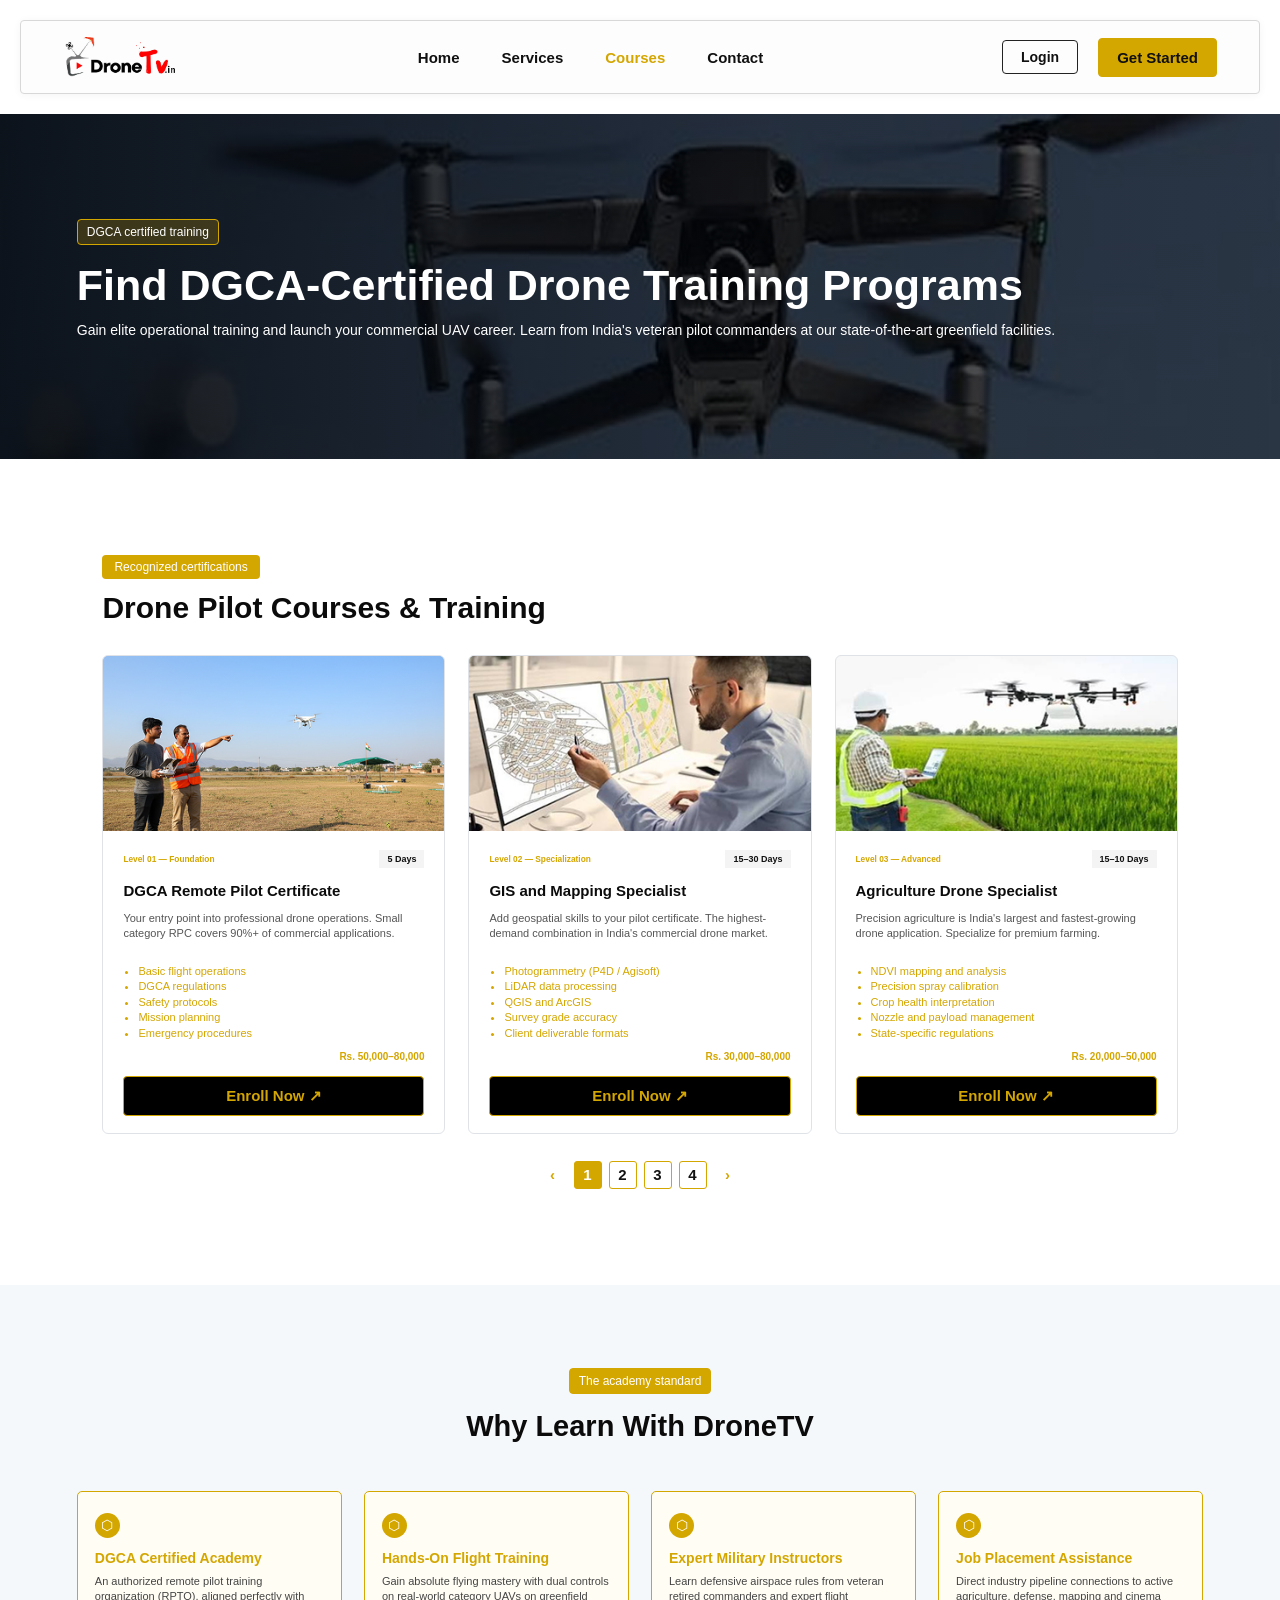
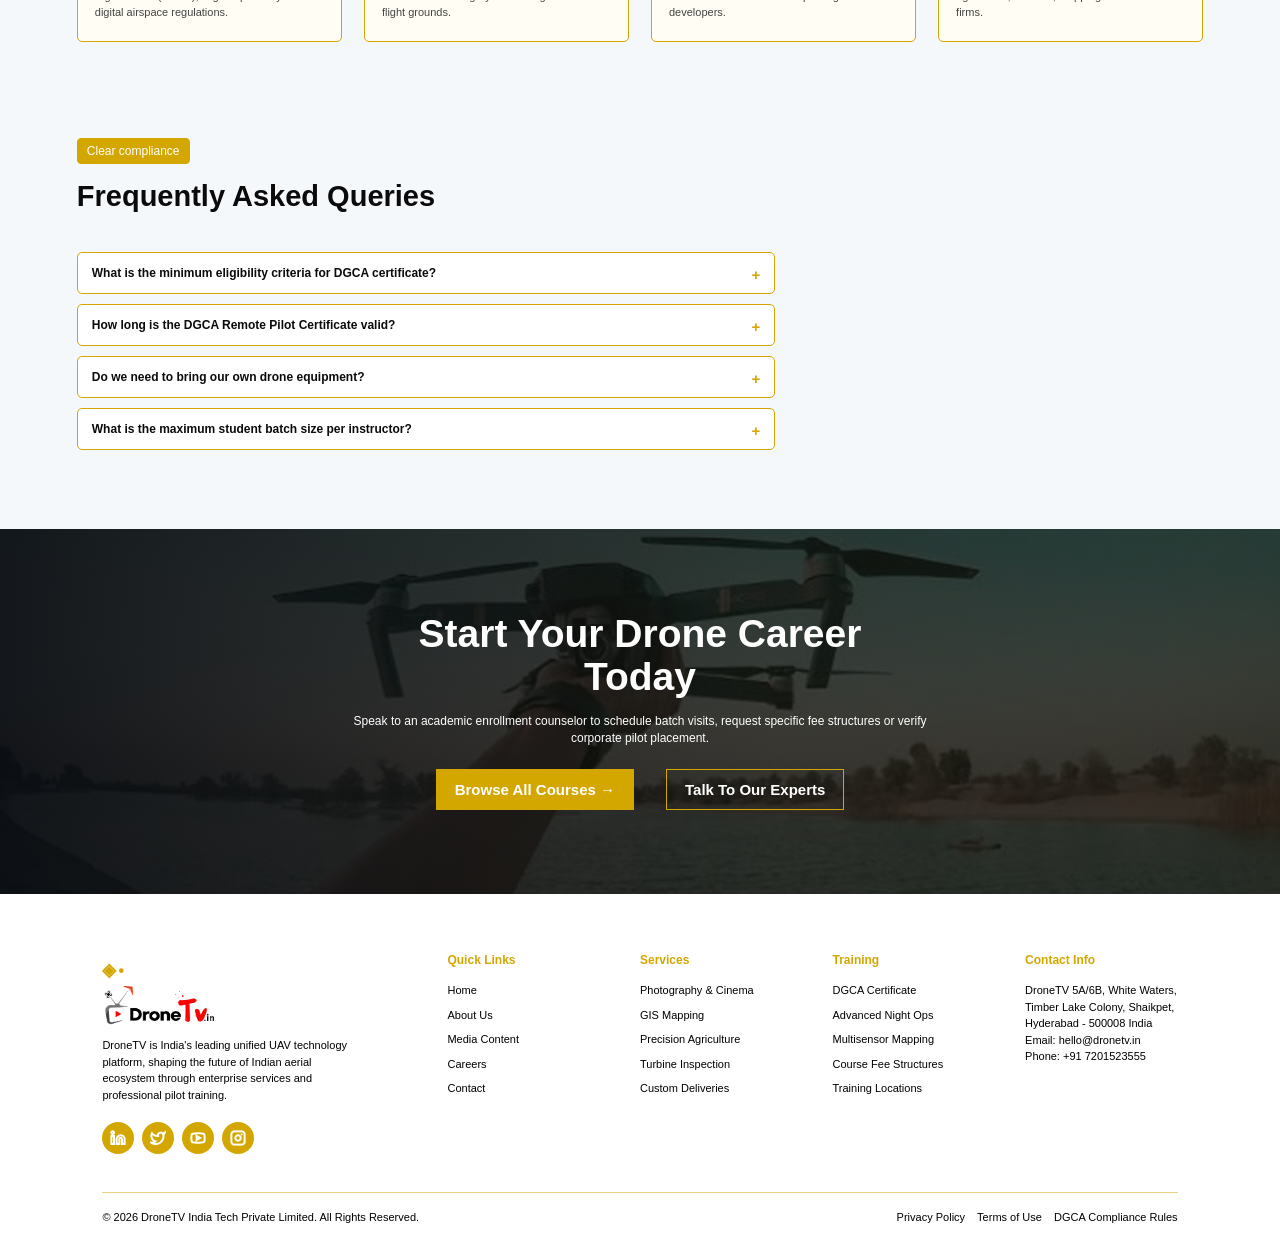
==== courses.html @ 6154a48e "all" ====
<!doctype html>
<html lang="en">
<head>
  <meta charset="utf-8">
  <meta name="viewport" content="width=device-width, initial-scale=1">
  <title>DroneTV | Courses &amp; Training</title>
  <link rel="stylesheet" href="css/style.css">
</head>
<body class="courses-page">
  <header class="site-header">
    <a class="brand" href="index.html#top" aria-label="DroneTV home"><img class="logo-image" src="image/logo.png" alt="DroneTV"></a>
    <nav class="main-nav" aria-label="Main navigation"><a href="index.html#top">Home</a><a href="services.html">Services</a><a class="active" href="courses.html">Courses</a><a href="index.html#contact">Contact</a></nav>
    <div class="header-actions"><a class="login" href="login.html">Login</a><a class="button button-small" href="index.html#contact">Get Started</a></div>
  </header>
  <main>
    <section class="courses-hero"><img src="image/course/course_hero.png" alt="" class="courses-hero-image"><div class="hero-shade"></div><div class="courses-hero-content"><p class="eyebrow inverse">DGCA certified training</p><h1>Find DGCA-Certified Drone Training Programs</h1><p>Gain elite operational training and launch your commercial UAV career. Learn from India's veteran pilot commanders at our state-of-the-art greenfield facilities.</p></div></section>

    <section class="course-directory section"><p class="eyebrow">Recognized certifications</p><h2>Drone Pilot Courses &amp; Training</h2><div class="course-directory-grid">
      <article class="training-card"><img src="image/training/training1.png" alt=""><div class="training-card-body"><div class="course-meta"><small>Level 01 — Foundation</small><b>5 Days</b></div><h3>DGCA Remote Pilot Certificate</h3><p>Your entry point into professional drone operations. Small category RPC covers 90%+ of commercial applications.</p><ul><li>Basic flight operations</li><li>DGCA regulations</li><li>Safety protocols</li><li>Mission planning</li><li>Emergency procedures</li></ul><strong>Rs. 50,000–80,000</strong><a class="button button-black" href="index.html#contact">Enroll Now ↗</a></div></article>
      <article class="training-card"><img src="image/training/training2.png" alt=""><div class="training-card-body"><div class="course-meta"><small>Level 02 — Specialization</small><b>15–30 Days</b></div><h3>GIS and Mapping Specialist</h3><p>Add geospatial skills to your pilot certificate. The highest-demand combination in India's commercial drone market.</p><ul><li>Photogrammetry (P4D / Agisoft)</li><li>LiDAR data processing</li><li>QGIS and ArcGIS</li><li>Survey grade accuracy</li><li>Client deliverable formats</li></ul><strong>Rs. 30,000–80,000</strong><a class="button button-black" href="index.html#contact">Enroll Now ↗</a></div></article>
      <article class="training-card"><img src="image/training/training3.png" alt=""><div class="training-card-body"><div class="course-meta"><small>Level 03 — Advanced</small><b>15–10 Days</b></div><h3>Agriculture Drone Specialist</h3><p>Precision agriculture is India's largest and fastest-growing drone application. Specialize for premium farming.</p><ul><li>NDVI mapping and analysis</li><li>Precision spray calibration</li><li>Crop health interpretation</li><li>Nozzle and payload management</li><li>State-specific regulations</li></ul><strong>Rs. 20,000–50,000</strong><a class="button button-black" href="index.html#contact">Enroll Now ↗</a></div></article>
    </div><div class="pagination"><button>‹</button><button class="active">1</button><button>2</button><button>3</button><button>4</button><button>›</button></div></section>

    <section class="academy-section"><div class="academy-heading"><p class="eyebrow inverse2">The academy standard</p><h2>Why Learn With DroneTV</h2></div><div class="academy-grid"><article><span>⬡</span><h3>DGCA Certified Academy</h3><p>An authorized remote pilot training organization (RPTO), aligned perfectly with digital airspace regulations.</p></article><article><span>⬡</span><h3>Hands-On Flight Training</h3><p>Gain absolute flying mastery with dual controls on real-world category UAVs on greenfield flight grounds.</p></article><article><span>⬡</span><h3>Expert Military Instructors</h3><p>Learn defensive airspace rules from veteran retired commanders and expert flight developers.</p></article><article><span>⬡</span><h3>Job Placement Assistance</h3><p>Direct industry pipeline connections to active agriculture, defense, mapping and cinema firms.</p></article></div></section>

    <section class="faq-section"><p class="eyebrow inverse2">Clear compliance</p><h2>Frequently Asked Queries</h2><div class="faq-list"><details><summary>What is the minimum eligibility criteria for DGCA certificate?</summary><p>Applicants should meet the current DGCA age, education, and medical requirements for the selected remote pilot category.</p></details><details><summary>How long is the DGCA Remote Pilot Certificate valid?</summary><p>The certificate remains valid according to current DGCA regulations and the conditions attached to your operating category.</p></details><details><summary>Do we need to bring our own drone equipment?</summary><p>No. Training equipment and aircraft are provided at the academy for practical flight sessions.</p></details><details><summary>What is the maximum student batch size per instructor?</summary><p>Small practical batches keep instructor attention focused and provide meaningful hands-on flight time.</p></details></div></section>

    <section class="career-cta"><img src="image/course/course_cta.png" alt="" class="career-cta-image"><div class="cta-shade"></div>
        <div class="career-cta-content"><h2>Start Your Drone Career<br>Today</h2><p>Speak to an academic enrollment counselor to schedule batch visits, request specific fee structures or verify corporate pilot placement.</p>   
        <div class="cta-actions">
            <a class="button" href="mailto:hello@dronetv.in">Browse All Courses <b>→</b></a>
            <a class="button button-outline" href="mailto:hello@dronetv.in">Talk To Our Experts </a>
        </div>
        </div>
    </section>
  </main>
  <footer class="site-footer"><div class="footer-main"><div class="footer-brand"><a class="brand" href="index.html#top"><span class="brand-mark">◈</span>Drone<span>TV</span><i>•</i></a><p>DroneTV is India's leading unified UAV technology platform, shaping the future of Indian aerial ecosystem through enterprise services and professional pilot training.</p><div class="socials"><a href="index.html#contact">in</a><a href="index.html#contact">✓</a><a href="index.html#contact">◎</a><a href="index.html#contact">◉</a></div></div><div><h4>Quick Links</h4><a href="index.html#top">Home</a><a href="index.html#services">About Us</a><a href="index.html#courses">Media Content</a><a href="index.html#contact">Careers</a><a href="index.html#contact">Contact</a></div><div><h4>Services</h4><a href="services.html">Photography &amp; Cinema</a><a href="services.html">GIS Mapping</a><a href="services.html">Precision Agriculture</a><a href="services.html">Turbine Inspection</a><a href="services.html">Custom Deliveries</a></div><div><h4>Training</h4><a href="#courses">DGCA Certificate</a><a href="#courses">Advanced Night Ops</a><a href="#courses">Multisensor Mapping</a><a href="#courses">Course Fee Structures</a><a href="#courses">Training Locations</a></div><div><h4>Contact Info</h4><p>DroneTV 5A/6B, White Waters,<br>Timber Lake Colony, Shaikpet,<br>Hyderabad - 500008 India<br>Email: hello@dronetv.in<br>Phone: +91 7201523555</p></div></div><div class="footer-bottom"><span>© 2026 DroneTV India Tech Private Limited. All Rights Reserved.</span><span>Privacy Policy &nbsp;&nbsp; Terms of Use &nbsp;&nbsp; DGCA Compliance Rules</span></div></footer>
</body>
</html>
---- css/style.css ----
﻿button,
.button {
  font-size:15px !important;
  font-weight:600 !important;
}

 .logo-image {
  display:block;
  width:116px;
  height:42px;
  object-fit:contain;
  object-position:left center;
  color:transparent
}
.login-brand .logo-image {
  width:145px;
  height:58px
}
.dashboard-sidebar .login-brand,.footer-brand .brand {
  font-size:0
}
.dashboard-sidebar .login-brand:after,.footer-brand .brand:after {
  content:'';
  display:block;
  width:116px;
  height:42px;
  background:url('../image/logo.png') left center/contain no-repeat
}
.dashboard-sidebar .login-brand:after {
  width:145px;
  height:58px
}
.site-header {
  position:sticky !important;
  top:12px;
  z-index:10
}
body.dashboard-page {
  background:#f5f8fa;
  color:#090909;
  display:flex;
  min-height:100vh
}
.dashboard-sidebar {
  width:240px;
  background:#fff;
  flex:none;
  padding:25px 16px;
  display:flex;
  flex-direction:column
}
.dashboard-sidebar .login-brand {
  font-size:0;
  margin:0 0 24px;
  padding:0 7px
}
.dashboard-sidebar nav {
  display:grid;
  gap:4px
}
.dashboard-sidebar nav a,.sidebar-bottom a {
  color:#d4a600;
  text-decoration:none;
  font-size:14px;
  font-weight:600;
  padding:12px 10px;
  border-radius:5px
}
.dashboard-sidebar nav a b {
  font-size:17px;
  margin-right:12px
}
.dashboard-sidebar nav a b {
  display:inline-block;
    width: 24px;
    height: 24px;
    margin-right: 17px;
  font-size:0;
  vertical-align:middle;
  background-position:center;
  background-repeat:no-repeat;
  background-size:contain
}
.dashboard-sidebar nav a:nth-child(1) b {
  background-image:url('../image/dashbord/sidebar/dashbord_icon.png')
}
.dashboard-sidebar nav a:nth-child(2) b {
  background-image:url('../image/dashbord/sidebar/certificate_icon.png')
}
.dashboard-sidebar nav a:nth-child(3) b {
  background-image:url('../image/dashbord/sidebar/course_icon.png')
}
.dashboard-sidebar nav a:nth-child(4) b {
  background-image:url('../image/dashbord/sidebar/settings_icon.png')
}
.dashboard-sidebar nav a.selected {
  background:#d4a600;
  color:#fff
}
.dashboard-sidebar nav a:not(.selected):hover {
  background:#EFDFA4;
  color:#000
}
.sidebar-bottom {
  margin-top:auto;
  display:grid;
  gap:11px
}
.sidebar-bottom a {
  color:#ef0808
}
.dashboard-main {
  flex:1;
  padding:23px 27px 24px;
  overflow:hidden
}
.dashboard-header {
  height:47px;
  display:flex;
  align-items:flex-start;
  justify-content:space-between
}
.dashboard-header h1 {
  font-size:22px;
  margin:0;
  font-weight:800
}
.profile-tools {
  display:flex;
  align-items:center;
  gap:13px
}
.profile-tools button {
  width:34px;
  height:34px;
  border-radius:50%;
  border:1px solid #e4e8ec;
  background:#fff;
  color:#d4a600
}
.notification-icon {
  display:block;
  width:21px;
  height:24px;
  object-fit:contain;
  margin:auto
}
.profile-tools span {
  font-size:10px;
  border:1px solid #e7ebef;
  border-radius:20px;
  background:#fff;
  padding:8px 10px;
  color:#d4a600
}
.profile-tools span b {
  background:#fff4c5;
  border-radius:50%;
  padding:5px;
  margin-right:6px
}
.metric-grid {
  display:grid;
  grid-template-columns:repeat(4,1fr);
  gap:14px;
  margin-bottom:23px
}
.metric-grid article {
  height:108px;
  background:#fff;
  border:1px solid #e1e6eb;
  border-radius:8px;
  padding:21px 15px;
  position:relative
}
.metric-grid label {
  font-size:11px;
  font-weight:600
}
.metric-grid i {
  position:absolute;
  right:16px;
  top:16px;
  background:#f0f1ef;
  color:#d4a600;
  border-radius:6px;
  padding:7px;
  font-style:normal;
  width:28px;
  height:28px;
  font-size:0;
  background-position:center;
  background-repeat:no-repeat;
  background-size:18px 18px
}
.metric-grid article:nth-child(1) i {
  background-image:url('../image/dashbord/content/course_enroll.png')
}
.metric-grid article:nth-child(2) i {
  background-image:url('../image/dashbord/content/course_completed.png')
}
.metric-grid article:nth-child(3) i {
  background-image:url('../image/dashbord/content/flight_hours.png')
}
.metric-grid article:nth-child(4) i {
  background-image:url('../image/dashbord/content/official_certificate.png')
}
.metric-grid strong {
  display:block;
  color:#d4a600;
  font-size:21px;
  margin-top:15px;
  line-height:1
}
.metric-grid small {
  color:#d4a600;
  font-size:9px;
  font-weight:600
}
.dashboard-content {
  display:grid;
  grid-template-columns:minmax(0,2fr) minmax(240px,1fr);
  gap:16px
}
.dashboard-content h2,.schedule h2 {
  font-size:14px;
  color:#d4a600;
  margin:0 0 11px
}
.active-course-grid {
  display:grid;
  grid-template-columns:repeat(2,1fr);
  gap:14px
}
.active-course {
  border:1px solid #e0e5e9;
  border-radius:8px;
  background:#fff;
  overflow:hidden
}
.active-course>img {
  width:100%;
  height:96px;
  display:block;
  object-fit:cover;
  background:#c7d3da
}
.active-course>div {
  padding:16px
}
.active-course h3 {
  font-size:12px;
  color:#d4a600;
  margin:0 0 6px
}
.active-course p {
  font-size:10px;
  color:#d4a600;
  margin:0 0 15px
}
.active-course label {
  font-size:9px;
  color:#000;
  display:block
}
.active-course label b {
  float:right;
  color:#d4a600
}
.progress {
  height:6px;
  background:#e3e9ef;
  border-radius:4px;
  margin:7px 0 14px;
  overflow:hidden
}
.progress span {
  display:block;
  height:100%;
  background:#d4a600
}
.active-course small {
  font-size:8px;
  color:#65758a;
  display:block;
  white-space:nowrap
}
.event-icon {
  width:12px;
  height:12px;
  object-fit:contain;
  vertical-align:middle;
  margin-right:3px
}
.active-course small b {
  float:right;
  color:#d4a600
}
.active-course .button {
  width:100%;
  text-align:center;
  margin-top:12px;
  padding:9px;
  font-size:10px;
  border-radius:5px
}
.activity {
  background:#fff;
  border:1px solid #e0e5e9;
  border-radius:8px;
  padding:16px;
  min-height:280px
}
.activity h2 {
  margin-bottom:12px
}
.activity ul {
  list-style:none;
  margin:0;
  padding:0
}
.activity li {
  border-left:1px solid #dce1e6;
  padding:0 0 10px 14px;
  position:relative;
  font-size:9px
}
.activity li:before {
  content:'';
  width:6px;
  height:6px;
  background:#d4a600;
  border-radius:50%;
  position:absolute;
  left:-3px;
  top:3px
}
.activity li:nth-child(2n):before {
  background:#111
}
.activity li b {
  display:block;
  color:#d4a600;
  margin-bottom:2px
}
.activity li span {
  display:block;
  color:#222
}
.activity li strong {
  font-size:9px
}
.schedule {
  margin-top:24px
}
.schedule-table {
  background:#fff;
  border:1px solid #dfe5ea;
  border-radius:8px;
  overflow:hidden;
  font-size:10px
}
.table-head,.table-row {
  display:grid;
  grid-template-columns:1.1fr .8fr 2.8fr 1.8fr 1.35fr .9fr;
  align-items:center;
  min-height:38px;
  padding:0 10px;
  gap:8px
}
.table-head {
  background:#d4a600;
  color:#fff;
  font-size:9px
}
.table-row {
  border-top:1px solid #e3e8ed;
  color:#d4a600;
  font-weight: 500;
}
.table-row:nth-child(odd) {
  background:#f8fafb
}
.table-row>span:nth-child(2) {
  color:#70839a;
  font-weight:600
}
.table-row em,.table-row strong {
  font-style:normal;
  font-size:9px;
  padding:3px 6px;
  width:max-content;
  border-radius:3px
}
.table-row em {
  background:#e8f6fa;
  color:#11a2bc
}
.table-row strong {
  background:#e7f7ef;
  color:#16ae7b
}
.table-row:nth-child(4) strong {
  background:#fff2d5;
  color:#e8a400
}
@media(max-width:800px) {
  body.dashboard-page {
  display:block
}
.dashboard-sidebar {
  width:100%;
  height:auto;
  padding:14px;
  display:block
}
.dashboard-sidebar .login-brand {
  display:inline-block;
  margin:0
}
.dashboard-sidebar nav {
  display:flex;
  overflow:auto
}
.dashboard-sidebar nav a {
  white-space:nowrap
}
.sidebar-bottom {
  display:none
}
.dashboard-main {
  padding:20px 14px
}
.metric-grid {
  grid-template-columns:repeat(2,1fr)
}
.dashboard-content {
  grid-template-columns:1fr
}
.active-course-grid {
  grid-template-columns:1fr
}
.activity {
  margin-top:4px
}
.schedule {
  overflow:auto
}
.schedule-table {
  min-width:760px
}
.dashboard-header h1 {
  font-size:19px
}

}
body.login-page {
  margin:0;
  background:#fff;
  height:100vh;
  overflow:hidden
}
.login-shell {
  height:100vh;
  display:grid;
  grid-template-columns:1fr 1fr
}
.login-panel {
  padding:55px max(9%,calc((100vw - 1150px)/2));
  display:flex;
  flex-direction:column
}
.login-brand {
  font-size:27px;
  font-weight:800;
  color:#050505;
  text-decoration:none;
  width:max-content;
  margin-bottom:65px
}
.login-brand span:not(.brand-mark) {
  color:#f10b0b
}
.login-brand .brand-mark {
  color:#111;
  font-size:22px
}
.login-brand i {
  font-style:normal;
  color:#f10b0b
}
.login-copy h1 {
  font-size:34px;
  margin:0 0 10px
}
.login-copy p {
  font-size:16px;
  margin:0 0 42px
}
.login-form {
  display:flex;
  flex-direction:column
}
.login-form>label {
  font-size:13px;
  font-weight:600;
  color:#d4a600;
  margin:0 0 7px
}
.login-form>input,.password-field {
  height:46px;
  border:1px solid #222;
  border-radius:5px;
  margin-bottom:23px;
  background:#fff
}
.login-form>input {
  padding:0 13px;
  font:13px 'Segoe UI',sans-serif
}
.password-field {
  display:flex;
  align-items:center;
  margin-bottom:19px
}
.password-field input {
  height:100%;
  border:0;
  outline:0;
  padding:0 13px;
  flex:1;
  font:13px 'Segoe UI',sans-serif;
  background:transparent
}
.password-toggle {
  border:0;
  background:transparent;
  cursor:pointer;
  padding:10px 13px;
  color:#222
}
.eye-icon {
  display:block;
  width:18px;
  height:18px;
  fill:none;
  stroke:currentColor;
  stroke-width:1.8;
  stroke-linecap:round;
  stroke-linejoin:round
}
.eye-open {
  display:none
}
.password-toggle.is-visible .eye-closed {
  display:none
}
.password-toggle.is-visible .eye-open {
  display:block
}
.login-options {
  display:flex;
  justify-content:space-between;
  align-items:center;
  margin-bottom:38px;
  font-size:13px
}
.login-options a,.signup-prompt a {
  color:#d4a600;
  text-decoration:none;
  font-weight:700
}
.remember {
  display:flex;
  align-items:center;
  gap:10px;
  color:#d4a600
}
.remember input {
  appearance:none;
  width:15px;
  height:15px;
  border:2px solid #d4a600;
  border-radius:4px;
  margin:0;
  cursor:pointer
}
.remember input:checked {
  background:#d4a600
}
.login-submit {
  width:100%;
  height:43px;
  border-radius:5px;
  font-size:13px;
  cursor:pointer
}
.or-divider {
  display:flex;
  align-items:center;
  gap:14px;
  margin:19px 0
}
.or-divider span {
  height:1px;
  background:#777;
  flex:1
}
.or-divider b {
  font-size:13px
}
.google-button {
  height:61px;
  background:#fff;
  border:1px solid #d4a600;
  border-radius:5px;
  color:#d4a600;
  font-weight:700;
  font-size:13px;
  cursor:pointer;
  display:flex;
  align-items:center;
  justify-content:center;
  gap:13px
}
.google-icon {
  display:block;
  width:30px;
  height:30px;
  flex:none
}
.signup-prompt {
  text-align:center;
  margin-top:47px;
  color:#d4a600;
  font-size:14px
}
.login-visual {
  position:relative;
  overflow:hidden;
  min-height:100vh
}
.login-visual>img {
  width:100%;
  height:100%;
  object-fit:cover;
  background:#55616b
}
.login-visual-shade {
  position:absolute;
  inset:0;
  background:#18263399
}
.login-visual-copy {
  position:absolute;
  left:9%;
  right:9%;
  top:41%;
  color:#fff
}
.login-visual-copy h2 {
  font-size:52px;
  line-height:1.04;
  margin:0 0 24px
}
.login-visual-copy p {
  font-size:16px;
  line-height:1.35;
  max-width:520px;
  margin:0
}
@media(max-width:800px) {
  .login-shell {
  grid-template-columns:1fr
}
.login-panel {
  min-height:100vh;
  padding:35px 8%
}
.login-brand {
  margin-bottom:54px
}
.login-visual {
  display:none
}

}
@media(min-width:801px) and (max-width:1100px) {
  .login-visual-copy h2 {
  font-size:42px
}
.login-panel {
  padding-left:7%;
  padding-right:7%
}

}
body.courses-page {
  background:#fff
}
.courses-hero {
  height:345px;
  position:relative;
  color:#fff;
  overflow:hidden
}
.courses-hero-image {
  width:100%;
  height:100%;
  object-fit:cover;
  background:#354457
}
.courses-hero-content {
  position:absolute;
  left:max(6%,calc((100% - 1280px)/2));
  right:5%;
  top:105px
}
.courses-hero-content h1 {
  font-size:43px;
  line-height:1.15;
  margin:0 0 12px
}
.courses-hero-content>p:last-child {
  font-size:14px;
  margin:0
}
.course-directory {
  padding-top:75px;
  padding-bottom:70px
}
.course-directory>h2 {
  font-size:30px;
  margin:0 0 30px
}
.course-directory-grid {
  display:grid;
  grid-template-columns:repeat(3,1fr);
  gap:23px
}
.training-card {
  border:1px solid #dfe3e8;
  border-radius:6px;
  overflow:hidden;
  background:#fff
}
.training-card>img {
  display:block;
  width:100%;
  height:175px;
  object-fit:cover;
  background:#c8d4dd
}
.training-card-body {
  padding:19px 20px 17px
}
.course-meta {
  display:flex;
  justify-content:space-between;
  align-items:center;
  color:#d4a600;
  font-size:10px;
  font-weight:700;
  margin-bottom:14px
}
.course-meta b {
  color:#111;
  background:#f4f4f4;
  padding:4px 8px;
  font-size:9px
}
.training-card h3 {
  font-size:15px;
  margin:0 0 12px
}
.training-card p,.training-card li {
  font-size:11px;
  line-height:1.4;
  color:#555
}
.training-card p {
  min-height:45px;
  margin:0 0 8px
}
.training-card ul {
  padding-left:15px;
  min-height:76px;
  margin:0 0 10px
}
.training-card li {
  color:#d4a600
}
.training-card-body>strong {
  display:block;
  text-align:right;
  color:#d4a600;
  font-size:10px;
  margin-bottom:14px
}
.training-card .button {
  display:block;
  text-align:center;
  padding:10px;
  font-size:10px
}
.academy-section {
  background:#f5f8fa;
  padding:83px max(6%,calc((100% - 1280px)/2)) 96px
}
.academy-heading {
  text-align:center;
  margin-bottom:48px
}
.academy-heading h2 {
  font-size:29px;
  margin:0
}
.academy-grid {
  display:grid;
  grid-template-columns:repeat(4,1fr);
  gap:22px
}
.academy-grid article {
  border:1px solid #d4a600;
  border-radius:5px;
  background:#fffdf4;
  min-height:145px;
  padding:21px 17px
}
.academy-grid span {
  display:grid;
  place-items:center;
  width:25px;
  height:25px;
  border-radius:50%;
  background:#d4a600;
  color:#fff;
  font-size:14px
}
.academy-grid h3 {
  font-size:14px;
  color:#d4a600;
  margin:12px 0 8px
}
.academy-grid p {
  font-size:11px;
  line-height:1.4;
  color:#444;
  margin:0
}
.faq-section {
  background:#f5f8fa;
  padding:0 max(6%,calc((100% - 1280px)/2)) 79px
}
.faq-section h2 {
  font-size:29px;
  margin:0 0 39px
}
.faq-list {
  width:62%;
  display:grid;
  gap:10px
}
.faq-list details {
  background:#fff;
  border:1px solid #d4a600;
  border-radius:5px;
  padding:0 14px;
  font-size:12px
}
.faq-list summary {
  padding:13px 0;
  font-weight:700;
  cursor:pointer;
  list-style:none
}
.faq-list summary:after {
  content:'+';
  float:right;
  color:#d4a600;
  font-size:15px
}
.faq-list details[open] summary:after {
  content:'−'
}
.faq-list details p {
  color:#555;
  line-height:1.5;
  margin:0 0 14px
}
.career-cta {
  height:365px;
  position:relative;
  color:#fff;
  overflow:hidden;
  text-align:center
}
.career-cta-image {
  height:100%;
  width:100%;
  object-fit:cover;
  background:#40504a
}
.career-cta-content {
  position:absolute;
  inset:0;
  display:flex;
  flex-direction:column;
  align-items:center;
  justify-content:center
}
.career-cta-content h2 {
  font-size:39px;
  line-height:1.1;
  margin:0 0 14px
}
.career-cta-content p {
  font-size:12px;
  max-width:580px;
  line-height:1.45;
  margin:0 0 22px
}
.career-cta-content .button {
  font-size:10px;
  padding:11px 18px
}
.career-cta-content .button-outline {
  margin-left:8px
}
@media(max-width:800px) {
  .courses-hero-content {
  top:95px
}
.courses-hero-content h1 {
  font-size:34px
}
.course-directory-grid {
  grid-template-columns:1fr
}
.academy-grid {
  grid-template-columns:repeat(2,1fr)
}
.faq-list {
  width:100%
}

}
@media(max-width:520px) {
  .courses-hero {
  height:390px
}

.mobile-dashboard-actions,
.mobile-dashboard-nav {
  display:none
}
@media(max-width:945px) {
  body.dashboard-page {
    display:block;
    overflow-x:hidden;
    padding-bottom:86px
  }
  .dashboard-sidebar {
    display:none
  }
  .dashboard-main {
    padding:28px 20px 0;
    overflow:visible
  }
  .dashboard-header {
    height:auto;
    margin-bottom:28px;
    align-items:center
  }
  .dashboard-header h1 {
    font-size:16px;
    line-height:1.15;
    font-weight:500;
    max-width:135px;
    flex:1
  }
  .profile-tools span {font-size:0;padding:8px}
  .profile-tools span b {font-size:12px;margin:0}
  .metric-grid {grid-template-columns:repeat(2,minmax(0,1fr));gap:12px;margin-bottom:26px}
  .metric-grid article {height:110px;padding:19px 15px}
  .metric-grid label {display:block;overflow:hidden;text-overflow:ellipsis;white-space:nowrap;padding-right:20px}
  .metric-grid strong {font-size:23px;margin-top:18px}
  .dashboard-content {display:block}
  .dashboard-content h2,.schedule h2 {color:#000;font-size:13px;font-weight:500;margin-bottom:12px}
  .active-course-grid {grid-template-columns:1fr;gap:12px}
  .active-course {border-radius:10px}
  .active-course>img {height:118px}
  .active-course>div {padding:16px 15px}
  .active-course h3 {color:#000;font-size:12px}
  .active-course p {color:#000;font-size:11px}
  .activity {margin-top:24px;padding:16px 15px;border-radius:10px}
  .schedule {margin-top:27px;overflow:visible}
  .schedule-table {background:transparent;border:0;overflow:visible;min-width:0}
  .table-head {display:none}
  .table-row {display:grid;grid-template-columns:1fr auto;gap:8px;min-height:0;padding:12px;margin-bottom:8px;border:1px solid #e0e5e9;border-radius:8px;background:#fff !important}
  .table-row>b {grid-column:1;color:#182238}
  .table-row>span:nth-child(2) {grid-column:1;color:#000}
  .table-row>span:nth-child(3) {grid-column:1 / -1;grid-row:2;font-size:13px;font-weight:700;color:#182238}
  .table-row>span:nth-child(4) {grid-column:1;grid-row:3;color:#000}
  .table-row>em {grid-column:2;grid-row:3;align-self:center}
  .table-row>strong {grid-column:2;grid-row:1;align-self:start}
  .mobile-dashboard-actions {display:grid;gap:8px;margin-top:24px}
  .mobile-dashboard-actions a {display:block;padding:12px;border:1px solid #e0e5e9;border-radius:8px;background:#fff;color:#ef0808;text-decoration:none;font-size:12px}
  .mobile-dashboard-nav {position:fixed;display:flex;left:0;right:0;bottom:0;height:70px;z-index:15;justify-content:space-around;align-items:center;background:#fff;border-top:1px solid #e0e5e9}
  .mobile-dashboard-nav a {display:grid;justify-items:center;gap:4px;color:#000;text-decoration:none;font-size:10px;font-weight:600}
  .mobile-dashboard-nav a b {font-size:20px;line-height:1}
  .mobile-dashboard-nav a.selected {color:#d4a600}
}

.mobile-dashboard-actions,
.mobile-dashboard-nav {
  display:none
}
@media(max-width:945px) {
  body.dashboard-page {
    display:block;
    overflow-x:hidden;
    padding-bottom:86px
  }
  .dashboard-sidebar {
    display:none
  }
  .dashboard-main {
    padding:28px 20px 0;
    overflow:visible
  }
  .dashboard-header {
    height:auto;
    margin-bottom:28px
  }
  .dashboard-header h1 {
    font-size:16px;
    line-height:1.15;
    font-weight:500;
    max-width:135px
  }
  .profile-tools span {
    font-size:0;
    padding:8px
  }
  .profile-tools span b {
    font-size:12px;
    margin:0
  }
  .metric-grid {
    grid-template-columns:repeat(2,minmax(0,1fr));
    gap:12px;
    margin-bottom:26px
  }
  .metric-grid article {
    height:110px;
    padding:19px 15px
  }
  .metric-grid label {
    display:block;
    overflow:hidden;
    text-overflow:ellipsis;
    white-space:nowrap;
    padding-right:20px
  }
  .metric-grid strong {
    font-size:23px;
    margin-top:18px
  }
  .dashboard-content {
    display:block
  }
  .dashboard-content h2,
  .schedule h2 {
    color:#000;
    font-size:13px;
    font-weight:500;
    margin-bottom:12px
  }
  .active-course-grid {
    grid-template-columns:1fr;
    gap:12px
  }
  .active-course {
    border-radius:10px
  }
  .active-course>img {
    height:118px
  }
  .active-course>div {
    padding:16px 15px
  }
  .active-course h3 {
    color:#0000;
    font-size:12px
  }
  .active-course p {
    color:#000;
    font-size:11px
  }
  .active-course .button {
    border-radius:6px
    ;margin-top:12px
  }
  .activity {
    margin-top:24px;
    padding:16px 15px;
    border-radius:10px
  }
  .schedule {
    margin-top:27px;
    overflow:visible
  }
  .schedule-table {
    background:transparent;
    border:0;
    overflow:visible;
    min-width:0
  }
  .table-head {
    display:none
  }
  .table-row {
    display:grid;
    grid-template-columns:1fr auto;
    gap:8px;
    min-height:0;
    padding:12px;
    margin-bottom:8px;
    border:1px solid #e0e5e9;
    border-radius:8px;
    background:#fff !important
  }
  .table-row>b {grid-column:1;color:#182238}
  .table-row>span:nth-child(2) {grid-column:1;color:#000}
  .table-row>span:nth-child(3) {grid-column:1 / -1;grid-row:2;font-size:13px;font-weight:700;color:#182238}
  .table-row>span:nth-child(4) {grid-column:1;grid-row:3;color:#000}
  .table-row>em {grid-column:2;grid-row:3;align-self:center}
  .table-row>strong {grid-column:2;grid-row:1;align-self:start}
  .mobile-dashboard-actions {
    display:grid;
    gap:8px;
    margin-top:24px
  }
  .mobile-dashboard-actions a {
    display:block;
    padding:12px;
    border:1px solid #e0e5e9;
    border-radius:8px;
    background:#fff;
    color:#ef0808;
    text-decoration:none;
    font-size:12px
  }
  .mobile-dashboard-nav {
    position:fixed;
    display:flex;
    left:0;
    right:0;
    bottom:0;
    height:70px;
    z-index:15;
    justify-content:space-around;
    align-items:center;
    background:#fff;
    border-top:1px solid #e0e5e9
  }
  .mobile-dashboard-nav a {
    display:grid;
    justify-items:center;
    gap:4px;
    color:#000;
    text-decoration:none;
    font-size:10px;
    font-weight:600
  }
  .mobile-dashboard-nav a b {font-size:20px;line-height:1}
  .mobile-dashboard-nav a.selected {color:#d4a600}
}
.courses-hero-content {
  top:90px;
  left:7%
}
.courses-hero-content h1 {
  font-size:30px
}
.courses-hero-content>p:last-child {
  font-size:13px
}
.academy-grid {
  grid-template-columns:1fr
}
.faq-section h2 {
  font-size:25px
}
.career-cta-content {
  padding:0 7%
}
.career-cta-content h2 {
  font-size:31px
}

}
body.service-page {
  background:#000
}
.service-hero {
  height:345px;
  position:relative;
  color:#fff;
  overflow:hidden
}
.service-hero-image {
  width:100%;
  height:100%;
  object-fit:cover;
  background:#32404b
}
.service-hero-content {
  position:absolute;
  left:max(6%,calc((100% - 1280px)/2));
  top:105px;
  right:5%
}
.service-hero-content h1 {
  font-size:44px;
  line-height:1.12;
  margin:0 0 12px
}
.service-hero-content>p:last-child {
  font-size:15px;
  margin:0
}
.service-directory {
  padding-top:75px;
  padding-bottom:77px
}
.directory-intro h2 {
  font-size:31px;
  margin:-5px 0 25px
}
.filter-label {
  font-size:13px;
  color:#d4a600;
  margin-bottom:22px
}
.filter-group strong {
  display:block;
  font-size:11px;
  margin-bottom:14px
}
.filter-buttons {
  display:flex;
  gap:12px 20px;
  flex-wrap:wrap;
  max-width:680px;
  margin-bottom:31px
}
.filter-button {
  font:600 11px 'Segoe UI',sans-serif;
  color:#111;
  background:#fff;
  border:1px solid #d4a600;
  border-radius:12px;
  padding:4px 14px;
  cursor:pointer
}
.filter-button.selected,.filter-button:hover {
  background:#d4a600;
  color:#fff
}
.service-directory-grid {
  display:grid;
  grid-template-columns:repeat(4,1fr);
  gap:20px 22px
}
.directory-card {
  border:1px solid #dde1e5;
  border-radius:6px;
  padding:19px 20px 18px;
  background:#fff
}
.directory-card img {
  width:100%;
  height:105px;
  object-fit:cover;
  background:#d4d9da;
  border-radius:3px;
  display:block;
  margin-bottom:15px
}
.directory-card h3 {
  font-size:15px;
  line-height:1.2;
  margin:0 0 12px
}
.directory-card p {
  font-size:11px;
  color:#555;
  line-height:1.4;
  min-height:59px;
  margin:0 0 15px
}
.directory-card a {
  font-size:10px;
  color:#d4a600;
  text-decoration:none;
  font-weight:700
}
.pagination {
  display:flex;
  justify-content:center;
  gap:7px;
  margin-top:27px;
  align-items:center
}
.pagination button {
  height:28px;
  min-width:28px;
  background:#fff;
  border:1px solid #d4a600;
  border-radius:3px;
  color:#111;
  cursor:pointer;
  font-size:12px
}
.pagination button.active,.pagination button:hover {
  background:#d4a600;
  color:#fff
}
.pagination button:first-child,.pagination button:last-child {
  border:0;
  font-size:22px;
  color:#d4a600
}
.process-section {
  background:#f5f8fa;
  padding:82px max(6%,calc((100% - 1280px)/2)) 88px
}
.process-heading {
  text-align:center;
  margin-bottom:49px
}
.process-heading h2 {
  font-size:29px;
  margin:0
}
.process-grid {
  display:grid;
  grid-template-columns:repeat(3,1fr);
  gap:23px
}
.process-grid article {
  border:1px solid #d4a600;
  border-radius:5px;
  padding:25px 26px;
  background:#fffdf5;
  min-height:114px
}
.process-grid strong {
  color:#d4a600;
  font-size:12px
}
.process-grid h3 {
  font-size:15px;
  color:#d4a600;
  margin:10px 0 7px
}
.process-grid p {
  font-size:11px;
  margin:0;
  color:#333
}
.service-cta {
  height:400px;
  position:relative;
  color:#fff;
  text-align:center;
  overflow:hidden
}
.service-cta-image {
  width:100%;
  height:100%;
  object-fit:cover;
  background:#354d55
}
.service-cta-content {
  position:absolute;
  inset:0;
  display:flex;
  flex-direction:column;
  align-items:center;
  justify-content:center
}
.service-cta-content h2 {
  font-size:39px;
  line-height:1.15;
  margin:0 0 14px
}
.service-cta-content p {
  font-size:12px;
  max-width:580px;
  margin:0 0 25px
}
.service-cta-content .button {
  font-size:11px;
  padding:11px 19px;
  border-radius: 4px;
}
.service-cta-content .button-outline {
  margin-left:8px
}
@media(max-width:800px) {
  .service-hero-content {
  top:100px
}
.service-hero-content h1 {
  font-size:35px
}
.service-directory-grid {
  grid-template-columns:repeat(2,1fr)
}
.filter-buttons {
  gap:10px
}
.process-section {
  padding:55px 7%
}
.process-grid {
  grid-template-columns:1fr
}
.service-cta {
  height:350px
}

}
@media(max-width:520px) {
  .service-hero {
  height:390px
}
.service-hero-content {
  top:100px;
  left:7%
}
.service-hero-content h1 {
  font-size:31px
}
.service-hero-content>p:last-child {
  font-size:13px
}
.service-directory-grid {
  grid-template-columns:1fr
}
.directory-card img {
  height:145px
}
.service-cta-content {
  padding:0 7%
}
.service-cta-content h2 {
  font-size:31px
}

}
img {
  color:transparent
}
* {
  box-sizing:border-box
}
html {
  scroll-behavior:smooth
}
body {
  margin:0;
  font-family:'Segoe UI',sans-serif;
  color:#0b0b0b;
  background:#000;
  font-size:14px
}
.site-header {
height: 74px;
background: #fdfdfd;
max-width: 1440px;
margin: 20px 20px;
display: flex;
align-items: center;
padding: 0 42px;
border: 1px solid #d8d8d8;
border-radius: 4px;
box-shadow: 0 1px 8px #0000000b;
position: relative;
z-index: 3;

}
.brand {
  font-size:22px;
  font-weight:800;
  color:#050505;
  text-decoration:none;
  white-space:nowrap
}
.brand span:not(.brand-mark) {
  color:#d4a600
}
.brand-mark {
  font-size:18px;
  color:#d4a600;
  margin-right:2px
}
.brand i {
  font-style:normal;
  color:#d4a600;
  font-size:16px
}
.main-nav {
  display:flex;
  gap:42px;
  margin:auto;
  font-size:15px;
  font-weight:600
}

.Get{
color:#ffffff !important;
}
.main-nav a,.header-actions a {
  text-decoration:none;
  color:#101010;
  border-radius: 4px;
}
.main-nav .active {
  color:#d4a600
}
.header-actions {
  display:flex;
  align-items:center;
  gap:20px
}
.login {
  border:1px solid #222;
  padding:8px 18px;
  font-weight:700;
}
.button {
  display:inline-block;
  background:#d4a600;
  color:#fff;
  text-decoration:none;
  font-weight:700;
  font-size:13px;
  padding:8px 22px;
  border:1px solid #d4a600;
  transition:.2s
}
.button:hover {
  background:#b48d00;
  color:white;
}
.button-small {
  padding:10px 18px
}
.button-black{
background: #000000;
border-color: #d4a600;
border-radius: 4px;
color: #d4a600
}
.button-dark {
background: #67561a6b;
border-color: #d4a600;
border-radius: 4px;
}
.button-outline {
  background:transparent;
  border-color:#d4a600;
  margin-left:10px
}
.hero {
  height:530px;
  position:relative;
  color:#fff;
  overflow:hidden
}
.hero-image,.cta-image {
  width:100%;
  height:100%;
  object-fit:cover;
  background:#27313d
}
.hero-shade,.cta-shade {
  position:absolute;
  inset:0;
  background:linear-gradient(90deg,#050b12d9,#050b125c 60%,#050b1245)
}
.hero-content {
  position:absolute;
  left:max(8%,calc((100% - 1280px)/2));
  top:150px;
  
}
.eyebrow {
  display:inline-block;
  font-size:12px;
  font-weight:500;
  color:#fff;
  background:#d4a600;
  border-radius:4px;
  padding:5px 12px;
  text-transform:none;
  margin:0 0 12px
}
.eyebrow.inverse {
  display:inline-block;
  background:#d4a60038;
  border:1px solid #d4a600;
  border-radius: 4px;
  color:#fff;
  padding:5px 9px;
  margin-bottom:16px
}
.eyebrow.inverse2 {
    display: inline-block;
    background: #d4a600;
    border: 1px solid #d4a600;
    border-radius: 4px;
    color: #fff;
    padding: 5px 9px;
    margin-bottom: 16px;
}
.hero h1 {
  font-size:56px;
  line-height:1.02;
  margin:0 0 18px;
  font-weight:800
}
.hero-copy {
  font-size:16px;
  line-height:1.5;
  margin-bottom:24px
}
.hero-actions .button {
  margin-right:23px;
  border-radius: 4px;
}
.partners {
  background:#000000;
  color:#fff;
  padding:48px max(8%,calc((100% - 1280px)/2)) 48px;
  text-align:center
}
.partners h2 {
  font-size:28px;
  margin:0 0 24px
}
.partner-list {
  display:flex;
  gap:35px 32px;
  justify-content:center;
  flex-wrap:wrap;
  color:#d4a600;
  font-size:11px
}
.section {
  padding:96px max(8%,calc((100% - 1280px)/2));
  background :white;
}
.section-heading {
  display:flex;
  justify-content:space-between;
  align-items:flex-end;
  margin-bottom:32px
}
.section-heading h2 {
  font-size:28px;
  line-height:1.15;
  margin:0;
  font-weight:800
}
.text-link {
  color:#d4a600;
  text-decoration:none;
  font-weight:700;
  font-size:12px
}
.course-arrow {
  display:inline-block;
  
}
.section-heading.centered {
  display:block;
  text-align:center
}
.section-heading.centered>div {
  max-width:500px;
  margin:auto
}
.section-heading.centered .text-link {
  float:right;
  margin-top:-30px
}
.section-heading.centered p:not(.eyebrow) {
  color:#000000;
  margin:8px 0 0
}
.card-grid {
  display:grid;
  gap:22px
}
.four {
  grid-template-columns:repeat(4,1fr)
}
.three {
  grid-template-columns:repeat(3,1fr)
}
.service-card,.course-card,.news-card,.trust-card,blockquote {
  border:1px solid #e4e4e4;
  border-radius:5px;
  background:#fff;
  overflow:hidden
}
.service-card {
  padding:14px 14px 18px
}
.service-card img {
  width:100%;
  height:110px;
  display:block;
  object-fit:cover;
  background:#d8d8d8;
  margin-bottom:14px;
  border-radius:2px
}
.service-card h3,.course-card h3,.news-card h3 {
  font-size:16px;
  line-height:1.2;
  margin:0 0 10px
}
.service-card p {
  font-size:12px;
  color:#555;
  line-height:1.45;
  min-height:52px;
  margin:0 0 10px
}
.service-card a,.news-card a {
  font-size:10px;
  color:#d4a600;
  text-decoration:none;
  font-weight:500
}
.news-card .button {
  display:block;
  width:calc(100% - 34px);
  margin-top:18px;
  padding:9px;
  text-align:center;
}
.news-card .button b {
  display:inline-block;
  transform:rotate(-25deg)
}
.pale {
  background:#f5f8fa
}
.course-card img {
  width:100%;
  height:190px;
  object-fit:cover;
  background:#c9d4da;
  display:block
}
.course-body {
  padding:17px
}
.course-body small {
  color:#d4a600;
  font-size:10px;
  font-weight:700
}
.course-body h3 {
  margin-top:10px
}
.course-body li{
    color:#d4a600 !important;
}
.course-body p,.course-body li {
  font-size:11px;
  color:#666;
  line-height:1.35
}
.course-body p {
  min-height:31px
}
.course-body ul {
  padding-left:15px;
  min-height:62px
}
.course-body strong {
  font-size:11px;
  color:#d4a600;
  display:block;
  text-align:right;
  margin-bottom: 18px;
  margin-top: 24px;
}
.course-body .button {
  width:100%;
  text-align:center;
  font-size:11px;
  padding:9px
}
.course-body .button b {
  display:inline-block;
  transform:rotate(-25deg)
}
.news-card {
  padding-bottom:17px
}
.news-card img {
  width:100%;
  height:170px;
  object-fit:cover;
  background:#becbd5;
  display:block;
  margin-bottom:16px
}
.news-card small,.news-card h3,.news-card p,.news-card a {
  margin-left:17px;
  margin-right:17px
}
.news-card small {
  font-size:10px;
  color:#000000;
  font-weight:800
}
.latesttt{
color: black !important;
}
.news-card h3 {
margin-top: 7px;
min-height: 38px;
color: #d4a600;
font-size: 15px;
font-weight: 700;
}
.news-card p {
font-size: 12px;
color: #01010182;
margin-bottom: 12px;
font-weight: 600;
}
.testimonials {
  padding-bottom:65px
}
.testimonials blockquote {
  padding:24px 20px;
  margin:5px;
  color:#555;
  font-size:12px;
  line-height:1.55;
  border-color:#e9cf70;
  min-height:185px
}
.testimonials blockquote:before {
  content:'';
  display:block;
  width:20px;
  height:20px;
  background:url('../image/quote.png') center/contain no-repeat;
  margin-bottom:12px
}
.testimonials footer {
  display:flex;
  align-items:center;
  gap:8px;
  margin-top:20px;
  color:#111;
  font-size:11px
}
.avatar {
  display:block;
  border-radius:50%;
  width:27px;
  height:27px;
  object-fit:cover;
  background:#87958c
}
.testimonials footer small {
  color:#d4a600;
  font-weight:500
}
.trust {
  padding-top:0
}
.trust-card {
  padding:25px 18px;
  min-height:144px;
  border-color:#d4a600
}
.trust-icon {
  display:block;
  width:40px;
  height:40px;
  object-fit:contain;
  border-radius:50%
}
.trust-card h3 {
  color:#d4a600;
  font-size:14px;
  margin:12px 0
}
.trust-card p {
color: #000000;
font-size: 12px;
font-weight: 450;
line-height: 1.45;
}
.stats {
  background:#493900;
  color:#fff;
  display:grid;
  grid-template-columns:repeat(4,1fr);
  text-align:center;
  padding:30px max(8%,calc((100% - 1280px)/2))
}
.stats strong {
  display:block;
  font-size:34px
}
.stats span {
  font-size:11px;
  font-weight:700
}
.cta-actions{
    display: flex;
    justify-content: center;
    gap: 24px;
}
.cta {
  height:335px;
  position:relative;
  color:#fff;
  text-align:center;
  overflow:hidden
}
.cta-content {
  position:absolute;
  inset:0;
  display:flex;
  flex-direction:column;
  align-items:center;
  justify-content:center
}
.cta h2 {
  font-size:38px;
  margin:0 0 10px
}
.cta p:not(.eyebrow) {
  max-width:600px;
  font-size:13px;
  line-height:1.5;
  margin:0 0 20px
}
.cta .button {
  font-size:11px;
  padding:10px 18px;
  border-radius: 4px;
}
.site-footer {
  padding:55px max(8%,calc((100% - 1280px)/2)) 25px;
  background:#fff;
}
.footer-main {
  display:grid;
  grid-template-columns:2fr repeat(4,1fr);
  gap:40px
}
.footer-brand p,.site-footer a,.site-footer p {
  font-size:11px;
  line-height:1.5;
  color:#000000
}
.footer-brand p {
  max-width:250px
}
.site-footer h4 {
  font-size:12px;
  color:#d4a600;
  margin:4px 0 15px
}
.site-footer a {
  display:block;
  text-decoration:none;
  margin:8px 0
}
.site-footer a:hover {
  color:#d4a600
}
.socials {
  display:flex;
  gap:8px
}
.socials a {
  background:#d4a600;
  color:#fff;
  border-radius:50%;
  width:24px;
  height:24px;
  text-align:center;
  line-height:24px;
  font-weight:bold
}
.socials a {
  color:transparent;
  font-size:0;
  background-color:#d4a600;
  background-repeat:no-repeat;
  background-position:center;
  background-size:16px 16px;
  padding:16px
}
.socials a:nth-child(1) {
  background-image:url('../image/icons/linkdin.png')
}
.socials a:nth-child(2) {
  background-image:url('../image/icons/twitter.png')
}
.socials a:nth-child(3) {
  background-image:url('../image/icons/youtube.png')
}
.socials a:nth-child(4) {
  background-image:url('../image/icons/insta.png')
}
.footer-bottom {
  border-top:1px solid #e8d17c;
  margin-top:30px;
  padding-top:18px;
  display:flex;
  justify-content:space-between;
  font-size:11px;
  font-weight: 500;
  color:#000000
}
@media(max-width:800px) {
  .site-header {
  margin:8px 8px 0;
  padding:0 15px;
  height:62px
}
.main-nav {
  gap:12px;
  font-size:10px
}
.header-actions {
  gap:8px
}
.login {
  padding:7px
}
.button-small {
  padding:7px
}
.brand {
  font-size:17px
}
.hero {
  height:470px
}
.hero-content {
  left:7%;
  top:110px;
  right:7%
}
.hero h1 {
  font-size:38px
}
.hero-copy {
  font-size:13px
}
.section {
  padding:48px 7%
}
.section-heading {
  align-items:flex-start;
  gap:16px;
  flex-direction:column;
}
.section-heading h2 {
  font-size:24px
}
.four,.three {
  grid-template-columns:repeat(2,1fr)
}
.service-card img {
  height:130px
}
.course-card img,.news-card img {
  height:150px
}
.footer-main {
  grid-template-columns:repeat(2,1fr);
  gap:25px
}
.footer-brand {
  grid-column:1/-1
}
.footer-bottom {
  display:block
}
.footer-bottom span {
  display:block;
  margin:8px 0
}
.stats {
  padding:22px 4%
}
.stats strong {
  font-size:26px
}
.cta h2 {
  font-size:32px
}

}
@media(max-width:520px) {
  .main-nav {
  display:none
}
.header-actions {
  margin-left:auto
}
.hero h1 {
  font-size:34px
}
.hero-actions .button {
  margin-bottom:8px
}
.four,.three {
  grid-template-columns:1fr
}
.section-heading.centered .text-link {
  float:none;
  display:block;
  margin:18px 0 0
}
.partner-list {
  gap:10px 15px
}
.stats {
  grid-template-columns:repeat(2,1fr);
  gap:22px
}
.footer-main {
  grid-template-columns:1fr 1fr
}
.footer-brand {
  grid-column:1/-1
}
.cta {
  height:350px
}
.cta-content {
  padding:0 7%
}

}

.mobile-dashboard-actions,
.mobile-dashboard-nav { display:none }

.site-menu-button,
.mobile-site-menu {
  display:none
}
@media(max-width:945px) {
  .site-header {
    position:sticky;
    z-index:40
  }
  .main-nav,
  .header-actions {
    display:none
  }
  .site-menu-button {
    display:flex;
    flex-direction:column;
    justify-content:center;
    gap:5px;
    width:38px;
    height:38px;
    margin-left:auto;
    padding:8px;
    border:0;
    background:transparent;
    cursor:pointer
  }
  .site-menu-button span {
    display:block;
    width:22px;
    height:2px;
    background:#111;
    transition:transform .2s ease,opacity .2s ease
  }
  .mobile-site-menu {
    position:absolute;
    top:calc(100% + 1px);
    left:-1px;
    right:-1px;
    padding:24px 32px 30px;
    background:#fff;
    border:1px solid #d4a600;
    border-top:0;
    box-shadow:0 8px 16px #00000018
  }
  .mobile-menu-open .mobile-site-menu {
    display:block
  }
  .mobile-main-nav {
    display:flex;
    flex-direction:column;
    gap:0;
    margin:0
  }
  .mobile-main-nav a {
    display:block;
    padding:16px 0;
    color:#111;
    text-decoration:none;
    font-size:18px;
    font-weight:600
  }
  .mobile-main-nav a.active {
    color:#d4a600
  }
  .mobile-header-actions {
    display:flex;
    flex-direction:column;
    align-items:stretch;
    gap:16px;
    margin-top:8px
  }
  .mobile-header-actions .login,
  .mobile-header-actions .button {
    display: block;
    width: 100%;
    text-align: center;
    font-size: 18px !important;
    padding: 10px 18px;
    color: black;
    border-radius: 4px;
  }
  .mobile-menu-open .site-menu-button span:first-child {
    transform:translateY(7px) rotate(45deg)
  }
  .mobile-menu-open .site-menu-button span:nth-child(2) {
    opacity:0
  }
  .mobile-menu-open .site-menu-button span:last-child {
    transform:translateY(-7px) rotate(-45deg)
  }
}
@media(max-width:945px) {
  body.dashboard-page { display:block; overflow-x:hidden; padding-bottom:86px }
  .dashboard-sidebar { display:none }
  .dashboard-main { padding:28px 20px 0; overflow:visible }
  .dashboard-header { height:auto; margin-bottom:28px; align-items:center }
  .dashboard-header h1 { font-size:16px; line-height:1.15; font-weight:800; max-width:135px; flex:1 }
  .profile-tools span { font-size:0; padding:8px }
  .profile-tools span b { font-size:12px; margin:0 }
  .metric-grid { grid-template-columns:repeat(2,minmax(0,1fr)); gap:12px; margin-bottom:26px }
  .metric-grid article { height: 117px; padding:19px 15px }
  .metric-grid label { display:block; overflow:hidden; text-overflow:ellipsis; white-space:nowrap; padding-right:20px }
  .metric-grid strong { font-size:23px; margin-top:18px }
  .dashboard-content { display:block }
  .dashboard-content h2,.schedule h2 { color:#000000; font-size:13px; font-weight:500; margin-bottom:12px }
  .active-course-grid { grid-template-columns:1fr; gap:12px }
  .active-course { border-radius:10px }
  .active-course>img { height:118px }
  .active-course>div { padding:16px 15px }
  .active-course h3 { color:#000; font-size:12px }
  .active-course p { color:#000; font-size:11px }
  .activity { margin-top:24px; padding:16px 15px; border-radius:10px }
  .schedule { margin-top:27px; overflow:visible }
  .schedule-table { background:transparent; border:0; overflow:visible; min-width:0 }
  .table-head { display:none }
  .table-row { display:grid; grid-template-columns:1fr auto; gap:8px; min-height:0; padding:12px; margin-bottom:8px; border:1px solid #e0e5e9; border-radius:8px; background:#fff !important }
  .table-row>b { grid-column:1; color:#182238 }
  .table-row>span:nth-child(2) { grid-column:1; color:#000 }
  .table-row>span:nth-child(3) { grid-column:1 / -1; grid-row:2; font-size:13px; font-weight:700; color:#182238 }
  .table-row>span:nth-child(4) { grid-column:1; grid-row:3; color:#000 }
  .table-row>em { grid-column:2; grid-row:3; align-self:center }
  .table-row>strong { grid-column:2; grid-row:1; align-self:start }
  .mobile-dashboard-actions { display:grid; gap:8px; margin-top:24px }
  .mobile-dashboard-actions a { display:block; padding:12px; border:1px solid #e0e5e9; border-radius:8px; background:#fff; color:#ef0808; text-decoration:none; font-size:12px }
  .mobile-dashboard-nav { position:fixed; display:flex; left:0; right:0; bottom:0; height:70px; z-index:15; justify-content:space-around; align-items:center; background:#fff; border-top:1px solid #e0e5e9 }
  .mobile-dashboard-nav a { display:grid; justify-items:center; gap:4px; color:#000; text-decoration:none; font-size:10px; font-weight:600 }
  .mobile-dashboard-nav a b { font-size:20px; line-height:1 }
  .mobile-dashboard-nav a.selected { color:#d4a600 }
}

@media(max-width:750px){
.cta-actions{
flex-direction: column;
} 
}
@media(max-width:380px){
.cta p:not(.eyebrow){
font-size: 10px;
} 
.cta h2 {
font-size: 28px;
}
.cta .button {
font-size: 11px;
padding: 4px 18px;
}
.cta-actions {
gap:20px
}
}
@media (max-width: 363px) {
.hero h1 {
    font-size: 27px;
}
}
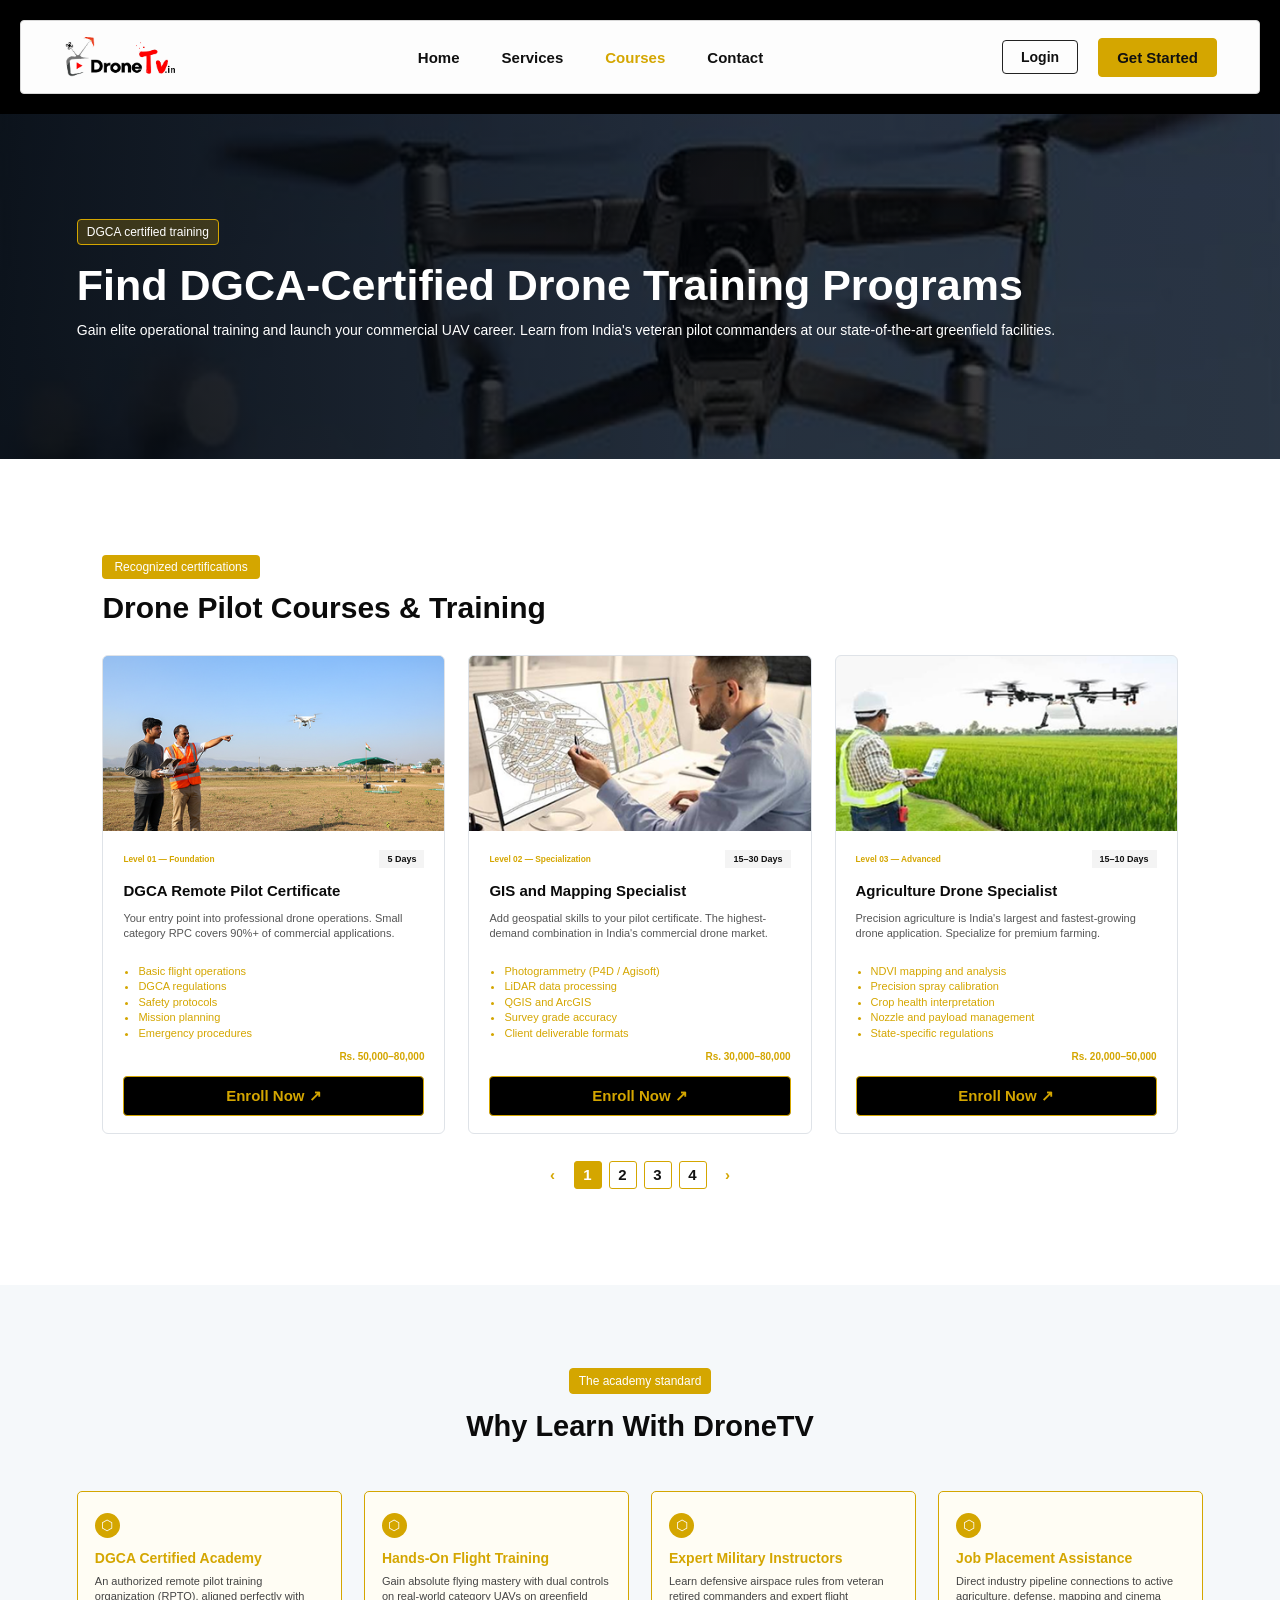
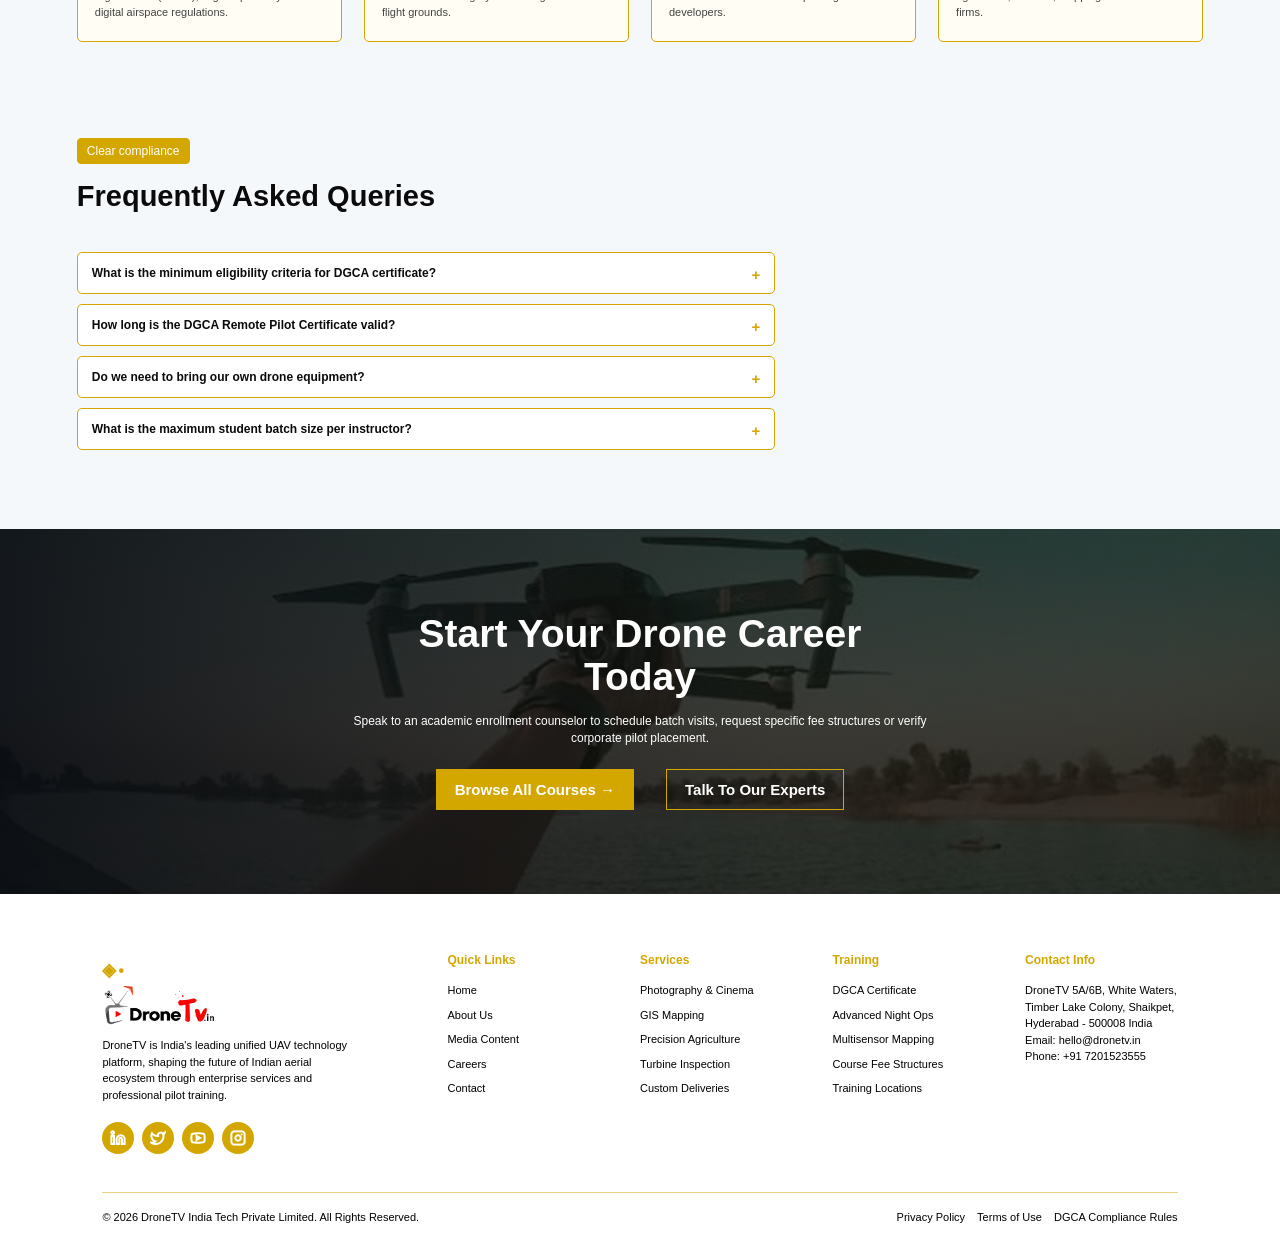
==== commit 034039eb: "Course" ====
--- a/courses.html
+++ b/courses.html
@@ -34,6 +34,7 @@
         </div>
     </section>
   </main>
+    <script src="js/script.js"></script>
   <footer class="site-footer"><div class="footer-main"><div class="footer-brand"><a class="brand" href="index.html#top"><span class="brand-mark">◈</span>Drone<span>TV</span><i>•</i></a><p>DroneTV is India's leading unified UAV technology platform, shaping the future of Indian aerial ecosystem through enterprise services and professional pilot training.</p><div class="socials"><a href="index.html#contact">in</a><a href="index.html#contact">✓</a><a href="index.html#contact">◎</a><a href="index.html#contact">◉</a></div></div><div><h4>Quick Links</h4><a href="index.html#top">Home</a><a href="index.html#services">About Us</a><a href="index.html#courses">Media Content</a><a href="index.html#contact">Careers</a><a href="index.html#contact">Contact</a></div><div><h4>Services</h4><a href="services.html">Photography &amp; Cinema</a><a href="services.html">GIS Mapping</a><a href="services.html">Precision Agriculture</a><a href="services.html">Turbine Inspection</a><a href="services.html">Custom Deliveries</a></div><div><h4>Training</h4><a href="#courses">DGCA Certificate</a><a href="#courses">Advanced Night Ops</a><a href="#courses">Multisensor Mapping</a><a href="#courses">Course Fee Structures</a><a href="#courses">Training Locations</a></div><div><h4>Contact Info</h4><p>DroneTV 5A/6B, White Waters,<br>Timber Lake Colony, Shaikpet,<br>Hyderabad - 500008 India<br>Email: hello@dronetv.in<br>Phone: +91 7201523555</p></div></div><div class="footer-bottom"><span>© 2026 DroneTV India Tech Private Limited. All Rights Reserved.</span><span>Privacy Policy &nbsp;&nbsp; Terms of Use &nbsp;&nbsp; DGCA Compliance Rules</span></div></footer>
 </body>
 </html>
--- a/css/style.css
+++ b/css/style.css
@@ -683,6 +683,9 @@
 .login-visual {
   display:none
 }
+.site-header{
+    top: 0px;
+}
 
 }
 @media(min-width:801px) and (max-width:1100px) {
@@ -696,7 +699,7 @@
 
 }
 body.courses-page {
-  background:#fff
+  background:#000
 }
 .courses-hero {
   height:345px;
